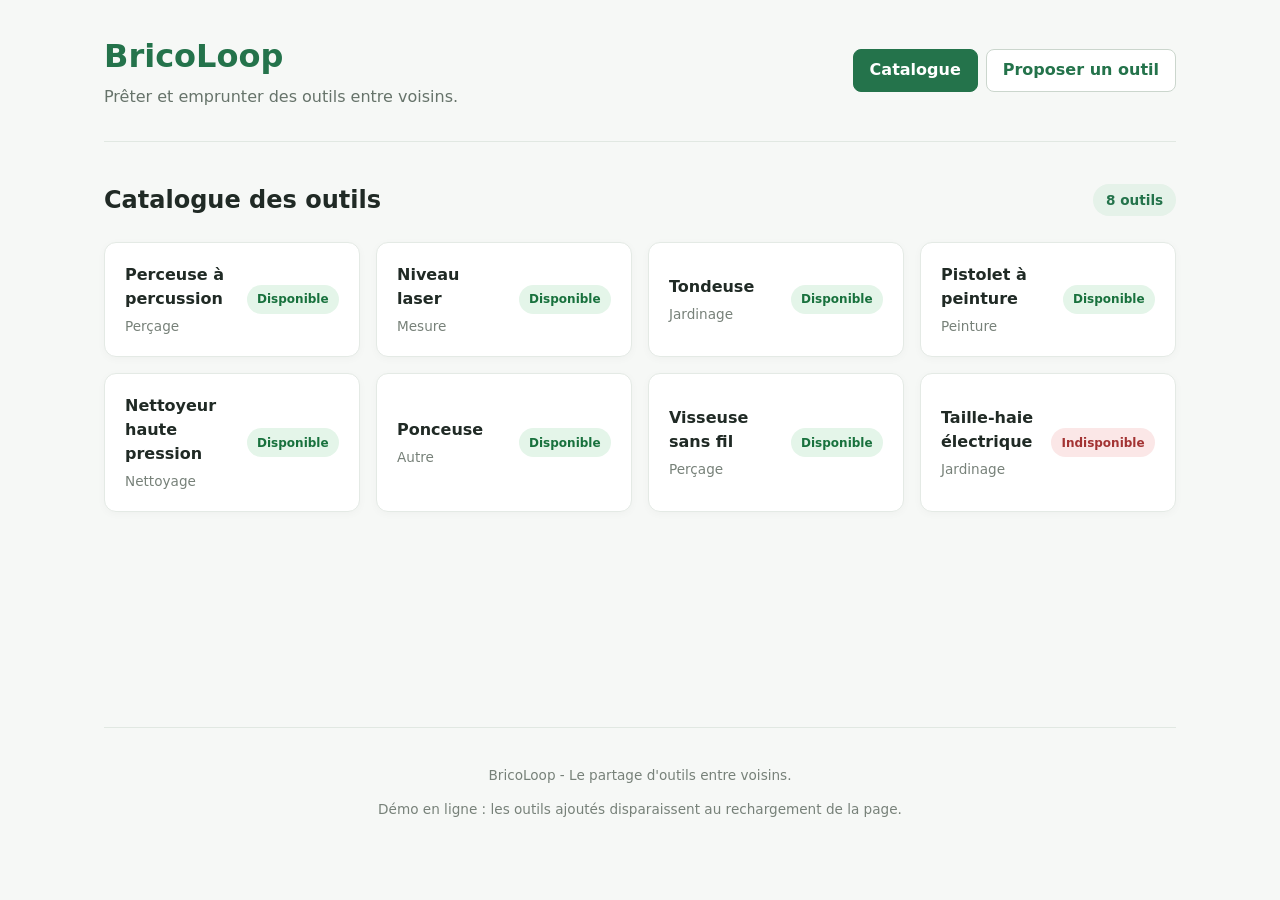
==== index.html @ e341ceef "feat: met le site en ligne a jour avec US-01 et US-02 Contenu de public/ de aureliennn/Bricoloop (ma" ====
﻿<!doctype html>
<html lang="fr">
<head>
  <meta charset="utf-8">
  <meta name="viewport" content="width=device-width, initial-scale=1">
  <meta name="description" content="Découvrez les outils disponibles au prêt entre voisins.">
  <title>BricoLoop - Catalogue des outils</title>
  <link rel="icon" href="data:,">
  <link rel="stylesheet" href="style.css">
  <script type="module" src="api-demo.js"></script>
  <script type="module" src="main.js"></script>
  <script type="module" src="proposer.js"></script>
</head>
<body>
  <header class="site-header">
    <div class="header-content">
      <h1>BricoLoop</h1>
      <p>Prêter et emprunter des outils entre voisins.</p>
    </div>
    <nav class="tabs" aria-label="Navigation principale">
      <a href="#catalogue">Catalogue</a>
      <a href="#proposer">Proposer un outil</a>
    </nav>
  </header>

  <main id="app" aria-live="polite">
    <p>Chargement du catalogue...</p>
  </main>

  <main id="proposer-page" hidden>
    <h2>Proposer un outil</h2>
    <p class="intro">Tes voisins pourront l'emprunter, et tu gardes la main sur chaque prêt.</p>

    <form id="tool-form" class="tool-form" novalidate>
      <div class="field">
        <label for="user">Ton profil</label>
        <select id="user" aria-describedby="user-error">
          <option value="">Choisis ton profil</option>
        </select>
        <p class="field-error" id="user-error"></p>
      </div>

      <div class="field">
        <label for="name">Nom de l'outil</label>
        <input id="name" autocomplete="off" aria-describedby="name-hint name-error">
        <p class="field-hint" id="name-hint">Entre 2 et 60 caractères.</p>
        <p class="field-error" id="name-error"></p>
      </div>

      <div class="field">
        <label for="category">Catégorie</label>
        <select id="category" aria-describedby="category-error">
          <option value="">Choisis une catégorie</option>
        </select>
        <p class="field-error" id="category-error"></p>
      </div>

      <div class="field">
        <label for="description">Description (facultative)</label>
        <textarea id="description" rows="4" aria-describedby="description-count description-error"></textarea>
        <p class="field-hint" id="description-count">0 / 300 caractères</p>
        <p class="field-error" id="description-error"></p>
      </div>

      <button type="submit">Proposer l'outil</button>
      <div id="form-message" role="status"></div>
    </form>
  </main>

  <footer>
    <p>BricoLoop - Le partage d'outils entre voisins.</p>
    <p>Démo en ligne : les outils ajoutés disparaissent au rechargement de la page.</p>
  </footer>
</body>
</html>
---- style.css ----
﻿* {
  box-sizing: border-box;
}

body {
  max-width: 70rem;
  min-height: 100vh;
  margin: 0 auto;
  padding: 0 1.5rem;
  font-family: system-ui, sans-serif;
  line-height: 1.5;
  color: #202a25;
  background: #f6f8f6;
}

header {
  padding: 2rem 0;
  border-bottom: 1px solid #e1e8e2;
}

.header-content h1 {
  margin: 0;
  font-size: 2rem;
  color: #24734b;
}

.header-content p {
  margin: 0.3rem 0 0;
  color: #66736a;
}

#app {
  min-height: 65vh;
  padding: 2.5rem 0;
}

.catalogue-heading {
  display: flex;
  justify-content: space-between;
  align-items: center;
  gap: 1rem;
  margin-bottom: 1.5rem;
}

.catalogue-heading h2 {
  margin: 0;
  font-size: 1.5rem;
}

.tool-count {
  padding: 0.35rem 0.8rem;
  border-radius: 2rem;
  background: #e5f2e9;
  color: #24734b;
  font-size: 0.85rem;
  font-weight: 600;
}

.tool-list {
  display: grid;
  grid-template-columns: repeat(auto-fit, minmax(250px, 1fr));
  gap: 1rem;
}

.tool-card {
  display: flex;
  justify-content: space-between;
  align-items: center;
  gap: 1rem;
  padding: 1.25rem;
  background: white;
  border: 1px solid #e4eae5;
  border-radius: 12px;
  box-shadow: 0 2px 8px rgb(0 0 0 / 3%);
}

.tool-information {
  min-width: 0;
}

.tool-information h3 {
  margin: 0;
  font-size: 1rem;
  overflow-wrap: anywhere;
}

.tool-category {
  margin: 0.3rem 0 0;
  color: #778179;
  font-size: 0.85rem;
}

.tool-status {
  flex-shrink: 0;
  padding: 0.35rem 0.65rem;
  border-radius: 2rem;
  font-size: 0.75rem;
  font-weight: 650;
}

.status-available {
  color: #18713d;
  background: #e4f5e9;
}

.status-loaned {
  color: #926000;
  background: #fff1d2;
}

.status-unavailable {
  color: #a33333;
  background: #fbe7e7;
}

.empty-message {
  padding: 3rem 1rem;
  text-align: center;
  color: #778179;
  background: white;
  border: 1px dashed #cbd6cd;
  border-radius: 12px;
}

.error-message {
  color: #a33333;
  padding: 1rem;
  background: #fbe7e7;
  border-radius: 8px;
}

footer {
  padding: 1.5rem 0;
  border-top: 1px solid #e1e8e2;
  color: #778179;
  font-size: 0.85rem;
  text-align: center;
}

.site-header {
  display: flex;
  justify-content: space-between;
  align-items: center;
  flex-wrap: wrap;
  gap: 1rem 2rem;
}

.tabs {
  display: flex;
  flex-wrap: wrap;
  gap: 0.5rem;
}

.tabs a {
  padding: 0.55rem 1rem;
  border: 1px solid #cbd6cd;
  border-radius: 8px;
  background: white;
  color: #24734b;
  font-weight: 600;
  text-decoration: none;
}

.tabs a:hover {
  background: #e5f2e9;
}

.tabs a[aria-current='page'] {
  border-color: #24734b;
  background: #24734b;
  color: white;
}

#proposer-page {
  min-height: 65vh;
  padding: 2.5rem 0;
}

#proposer-page h2 {
  margin: 0;
  font-size: 1.5rem;
}

.intro {
  margin: 0.3rem 0 1.5rem;
  color: #66736a;
}

.tool-form {
  display: grid;
  gap: 1.25rem;
  max-width: 36rem;
  padding: 1.5rem;
  background: white;
  border: 1px solid #e4eae5;
  border-radius: 12px;
}

.field {
  display: grid;
  gap: 0.35rem;
}

.field label {
  font-weight: 600;
}

.field input,
.field select,
.field textarea {
  width: 100%;
  padding: 0.6rem 0.75rem;
  border: 1px solid #8a968d;
  border-radius: 8px;
  background: white;
  color: inherit;
  font: inherit;
}

.field textarea {
  resize: vertical;
}

.field [aria-invalid='true'] {
  border-color: #a33333;
}

.field-hint,
.field-error {
  margin: 0;
  font-size: 0.85rem;
}

.field-hint {
  color: #66736a;
}

.field-error {
  color: #a33333;
}

.field-error:empty {
  display: none;
}

.tool-form button {
  justify-self: start;
  padding: 0.65rem 1.25rem;
  border: 0;
  border-radius: 8px;
  background: #24734b;
  color: white;
  font: inherit;
  font-weight: 600;
  cursor: pointer;
}

.tool-form button:hover {
  background: #1b5a3a;
}

.tool-form button:disabled {
  opacity: 0.6;
  cursor: default;
}

.tabs a:focus-visible,
.tool-form :focus-visible {
  outline: 3px solid #7fbf9b;
  outline-offset: 2px;
}

.success-message {
  margin: 0;
  padding: 1rem;
  border-radius: 8px;
  background: #e4f5e9;
  color: #18713d;
  overflow-wrap: anywhere;
}

#form-message .error-message {
  margin: 0;
}

@media (max-width: 500px) {
  body {
    padding: 0 1rem;
  }

  .tool-card {
    align-items: flex-start;
    flex-direction: column;
  }
}
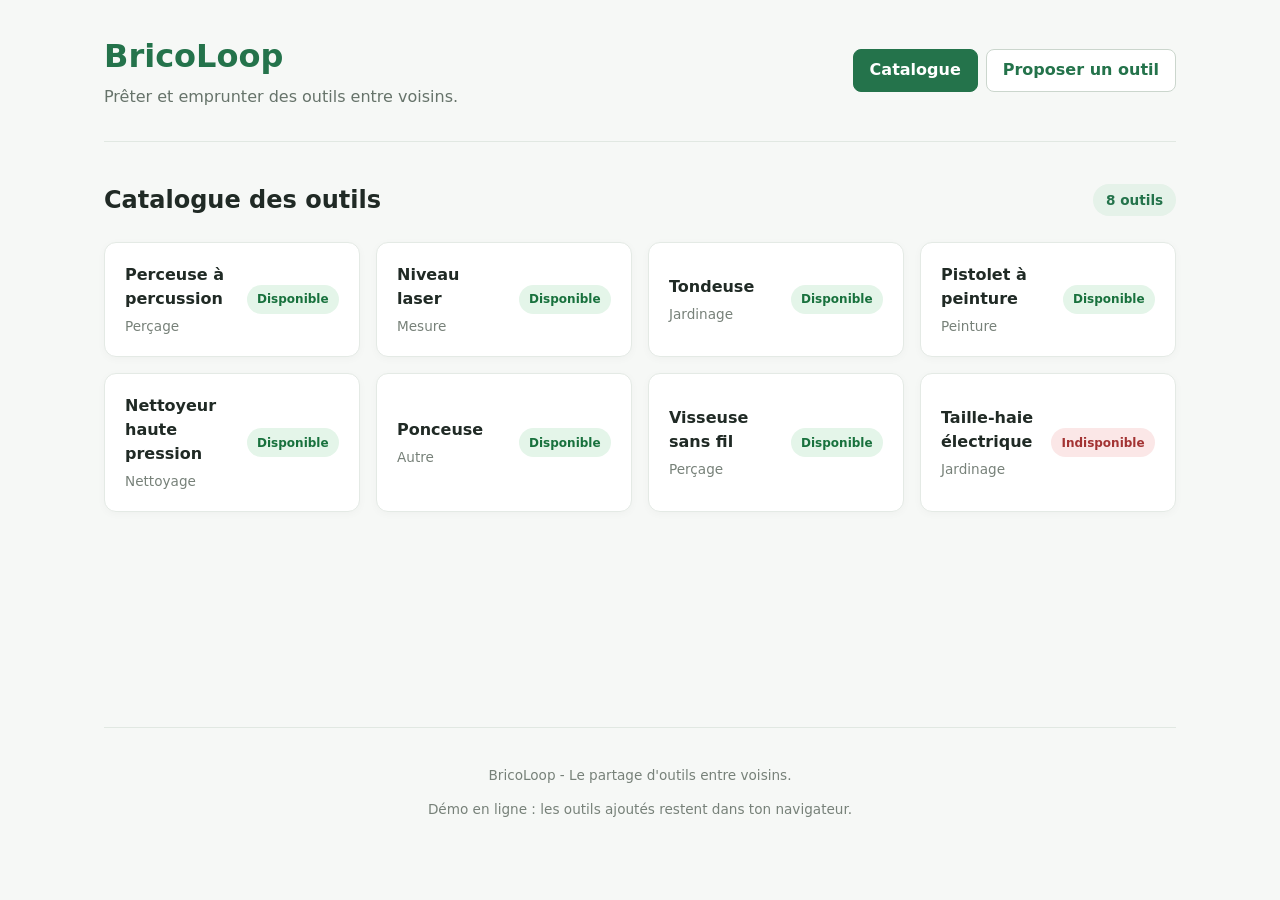
==== commit e4781f67: "fix: garde les outils ajoutes et evite les anciens fichiers en cache Co-Authored-By: Claude Opus 5.5" ====
--- a/index.html
+++ b/index.html
@@ -6,10 +6,10 @@
   <meta name="description" content="Découvrez les outils disponibles au prêt entre voisins.">
   <title>BricoLoop - Catalogue des outils</title>
   <link rel="icon" href="data:,">
-  <link rel="stylesheet" href="style.css">
-  <script type="module" src="api-demo.js"></script>
-  <script type="module" src="main.js"></script>
-  <script type="module" src="proposer.js"></script>
+  <link rel="stylesheet" href="style.css?v=7aee656b">
+  <script type="module" src="api-demo.js?v=7aee656b"></script>
+  <script type="module" src="main.js?v=7aee656b"></script>
+  <script type="module" src="proposer.js?v=7aee656b"></script>
 </head>
 <body>
   <header class="site-header">
@@ -69,7 +69,7 @@
 
   <footer>
     <p>BricoLoop - Le partage d'outils entre voisins.</p>
-    <p>Démo en ligne : les outils ajoutés disparaissent au rechargement de la page.</p>
+    <p>Démo en ligne : les outils ajoutés restent dans ton navigateur.</p>
   </footer>
 </body>
 </html>
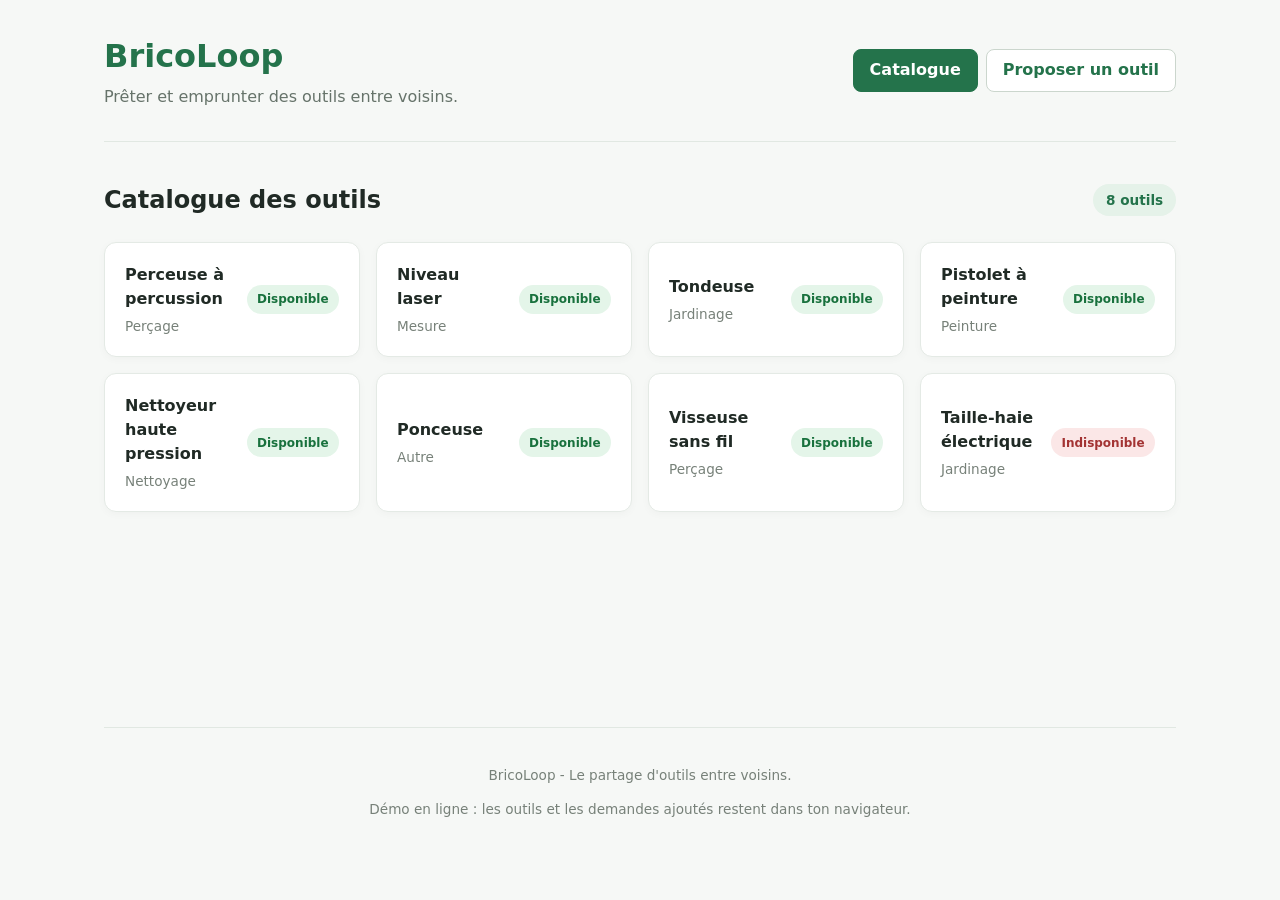
==== commit 5b1139fd: "feat: met le site en ligne a jour avec US-04 Contenu de public/ de aureliennn/Bricoloop (main, ebfb8" ====
--- a/index.html
+++ b/index.html
@@ -6,10 +6,10 @@
   <meta name="description" content="Découvrez les outils disponibles au prêt entre voisins.">
   <title>BricoLoop - Catalogue des outils</title>
   <link rel="icon" href="data:,">
-  <link rel="stylesheet" href="style.css?v=7aee656b">
-  <script type="module" src="api-demo.js?v=7aee656b"></script>
-  <script type="module" src="main.js?v=7aee656b"></script>
-  <script type="module" src="proposer.js?v=7aee656b"></script>
+  <link rel="stylesheet" href="style.css?v=ebfb8a1">
+  <script type="module" src="api-demo.js?v=ebfb8a1"></script>
+  <script type="module" src="main.js?v=ebfb8a1"></script>
+  <script type="module" src="proposer.js?v=ebfb8a1"></script>
 </head>
 <body>
   <header class="site-header">
@@ -67,9 +67,59 @@
     </form>
   </main>
 
+  <dialog id="reservation" aria-labelledby="reservation-title">
+    <div class="reservation">
+      <button type="button" id="reservation-close" class="reservation-close" aria-label="Fermer">×</button>
+
+      <div class="reservation-tool">
+        <img id="reservation-image" class="reservation-image" alt="" width="320" height="200">
+        <h2 id="reservation-title"></h2>
+        <p id="reservation-details" class="intro"></p>
+      </div>
+
+      <div class="calendar">
+        <div class="calendar-heading">
+          <button type="button" id="previous-month" aria-label="Mois précédent">‹</button>
+          <p id="calendar-month" aria-live="polite"></p>
+          <button type="button" id="next-month" aria-label="Mois suivant">›</button>
+        </div>
+        <div class="calendar-grid calendar-weekdays" aria-hidden="true">
+          <span>Lu</span><span>Ma</span><span>Me</span><span>Je</span><span>Ve</span><span>Sa</span><span>Di</span>
+        </div>
+        <div id="calendar-days" class="calendar-grid"></div>
+        <ul class="legend">
+          <li><span class="day-free"></span>Disponible</li>
+          <li><span class="day-reserved"></span>Déjà réservé</li>
+          <li><span class="day-selected"></span>Ta sélection</li>
+        </ul>
+      </div>
+
+      <form class="reservation-form" novalidate>
+        <div class="field">
+          <label for="borrower">Ton profil</label>
+          <select id="borrower">
+            <option value="">Choisis ton profil</option>
+          </select>
+        </div>
+        <div class="reservation-dates">
+          <div class="field">
+            <label for="start-date">Du</label>
+            <input type="date" id="start-date">
+          </div>
+          <div class="field">
+            <label for="end-date">Au</label>
+            <input type="date" id="end-date">
+          </div>
+        </div>
+        <button type="submit" id="reservation-submit">Demander l'emprunt</button>
+        <div id="reservation-message" role="status"></div>
+      </form>
+    </div>
+  </dialog>
+
   <footer>
     <p>BricoLoop - Le partage d'outils entre voisins.</p>
-    <p>Démo en ligne : les outils ajoutés restent dans ton navigateur.</p>
+    <p>Démo en ligne : les outils et les demandes ajoutés restent dans ton navigateur.</p>
   </footer>
 </body>
 </html>
--- a/style.css
+++ b/style.css
@@ -243,7 +243,8 @@
   display: none;
 }
 
-.tool-form button {
+.tool-form button,
+.reservation-form button {
   justify-self: start;
   padding: 0.65rem 1.25rem;
   border: 0;
@@ -255,16 +256,20 @@
   cursor: pointer;
 }
 
-.tool-form button:hover {
+.tool-form button:hover,
+.reservation-form button:hover {
   background: #1b5a3a;
 }
 
-.tool-form button:disabled {
+.tool-form button:disabled,
+.reservation-form button:disabled {
   opacity: 0.6;
   cursor: default;
 }
 
 .tabs a:focus-visible,
+.tool-open:focus-visible,
+#reservation :focus-visible,
 .tool-form :focus-visible {
   outline: 3px solid #7fbf9b;
   outline-offset: 2px;
@@ -279,8 +284,244 @@
   overflow-wrap: anywhere;
 }
 
-#form-message .error-message {
-  margin: 0;
+#form-message .error-message,
+#reservation-message .error-message {
+  margin: 0;
+}
+
+.tool-card {
+  position: relative;
+}
+
+.tool-card:hover {
+  border-color: #24734b;
+}
+
+.tool-open {
+  padding: 0;
+  border: 0;
+  background: none;
+  color: inherit;
+  font: inherit;
+  text-align: left;
+  overflow-wrap: anywhere;
+  cursor: pointer;
+}
+
+.tool-open::after {
+  content: '';
+  position: absolute;
+  inset: 0;
+  border-radius: 12px;
+}
+
+#reservation {
+  width: min(46rem, calc(100vw - 2rem));
+  max-height: calc(100vh - 2rem);
+  padding: 0;
+  border: 0;
+  border-radius: 12px;
+  color: inherit;
+  overflow-y: auto;
+}
+
+#reservation::backdrop {
+  background: rgb(15 30 22 / 55%);
+}
+
+.reservation {
+  position: relative;
+  display: grid;
+  grid-template-columns: 1fr 1fr;
+  grid-template-areas: 'tool calendar' 'form calendar';
+  grid-template-rows: auto 1fr;
+  gap: 1rem 1.5rem;
+  padding: 1.5rem;
+}
+
+.reservation-tool {
+  grid-area: tool;
+}
+
+.calendar {
+  grid-area: calendar;
+  padding-top: 2rem;
+}
+
+.reservation-form {
+  grid-area: form;
+  display: grid;
+  align-content: start;
+  gap: 1rem;
+}
+
+.reservation-image {
+  display: block;
+  width: 100%;
+  height: auto;
+  border-radius: 8px;
+}
+
+.reservation-tool h2 {
+  margin: 0.75rem 0 0;
+  font-size: 1.25rem;
+  overflow-wrap: anywhere;
+}
+
+.reservation-tool .intro {
+  margin: 0.2rem 0 0;
+}
+
+.reservation-close {
+  position: absolute;
+  top: 0.75rem;
+  right: 0.75rem;
+  width: 2.25rem;
+  height: 2.25rem;
+  border: 0;
+  border-radius: 8px;
+  background: #eef2ef;
+  color: inherit;
+  font-size: 1.3rem;
+  line-height: 1;
+  cursor: pointer;
+}
+
+.reservation-dates {
+  display: grid;
+  grid-template-columns: 1fr 1fr;
+  gap: 0.75rem;
+}
+
+.reservation-dates .field {
+  grid-template-columns: minmax(0, 1fr);
+  min-width: 0;
+}
+
+.calendar-heading {
+  display: flex;
+  justify-content: space-between;
+  align-items: center;
+  margin-bottom: 0.5rem;
+}
+
+.calendar-heading p {
+  margin: 0;
+  font-weight: 600;
+}
+
+.calendar-heading button {
+  width: 2.25rem;
+  height: 2.25rem;
+  border: 1px solid #cbd6cd;
+  border-radius: 8px;
+  background: white;
+  color: #24734b;
+  font-size: 1.2rem;
+  line-height: 1;
+  cursor: pointer;
+}
+
+.calendar-heading button:disabled {
+  opacity: 0.4;
+  cursor: default;
+}
+
+.calendar-grid {
+  display: grid;
+  grid-template-columns: repeat(7, 1fr);
+  gap: 0.25rem;
+}
+
+.calendar-weekdays {
+  margin-bottom: 0.25rem;
+  color: #66736a;
+  font-size: 0.8rem;
+  text-align: center;
+}
+
+.day {
+  aspect-ratio: 1;
+  min-width: 0;
+  padding: 0;
+  border: 0;
+  border-radius: 8px;
+  font: inherit;
+  font-size: 0.9rem;
+  cursor: pointer;
+}
+
+.day:disabled {
+  cursor: not-allowed;
+}
+
+.day-free {
+  background: #bfe8cc;
+  color: #0f4a28;
+}
+
+.day-free:hover {
+  background: #9fdab2;
+}
+
+.day-reserved {
+  background: #f2a9a9;
+  color: #6b1414;
+  text-decoration: line-through;
+}
+
+.day-selected {
+  background: #f6a042;
+  color: #3a1c00;
+  font-weight: 700;
+}
+
+.day-closed {
+  background: #eef1ee;
+  color: #79837b;
+}
+
+.legend {
+  display: flex;
+  flex-wrap: wrap;
+  gap: 0.4rem 1rem;
+  margin: 0.9rem 0 0;
+  padding: 0;
+  font-size: 0.85rem;
+  list-style: none;
+}
+
+.legend li {
+  display: flex;
+  align-items: center;
+  gap: 0.4rem;
+}
+
+.legend span {
+  width: 0.9rem;
+  height: 0.9rem;
+  border-radius: 4px;
+}
+
+@media (max-width: 640px) {
+  .reservation {
+    grid-template-columns: minmax(0, 1fr);
+    grid-template-areas: 'tool' 'calendar' 'form';
+    padding: 1rem;
+  }
+
+  .calendar {
+    padding-top: 0;
+  }
+
+  .reservation-dates {
+    grid-template-columns: minmax(0, 1fr);
+  }
+
+  .reservation-image {
+    max-height: 9rem;
+    object-fit: cover;
+  }
 }
 
 @media (max-width: 500px) {
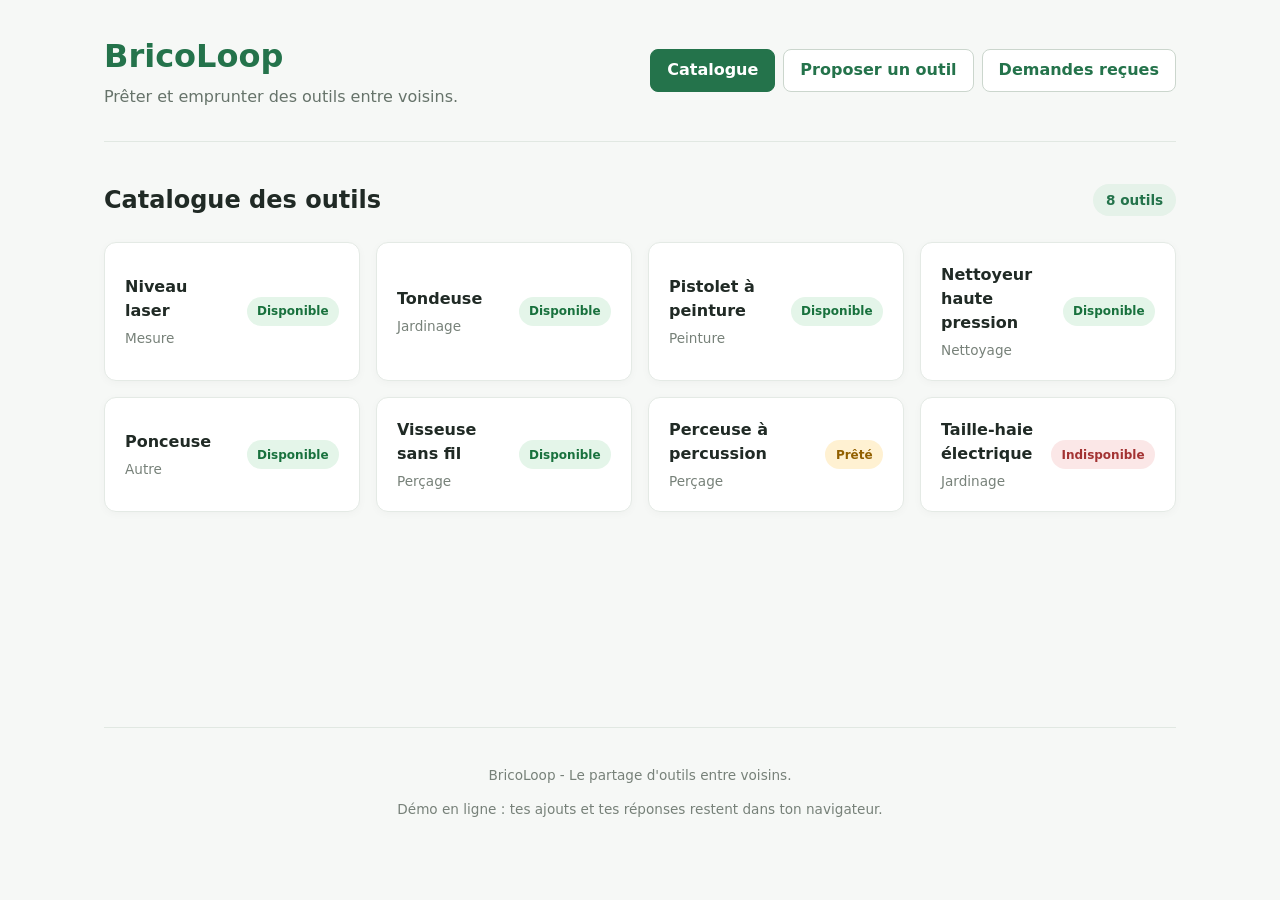
==== commit 41e0f26e: "feat: met le site en ligne a jour avec US-05 Contenu de public/ de aureliennn/Bricoloop (main, d8a5b" ====
--- a/index.html
+++ b/index.html
@@ -6,10 +6,11 @@
   <meta name="description" content="Découvrez les outils disponibles au prêt entre voisins.">
   <title>BricoLoop - Catalogue des outils</title>
   <link rel="icon" href="data:,">
-  <link rel="stylesheet" href="style.css?v=ebfb8a1">
-  <script type="module" src="api-demo.js?v=ebfb8a1"></script>
-  <script type="module" src="main.js?v=ebfb8a1"></script>
-  <script type="module" src="proposer.js?v=ebfb8a1"></script>
+  <link rel="stylesheet" href="style.css?v=d8a5b87">
+  <script type="module" src="api-demo.js?v=d8a5b87"></script>
+  <script type="module" src="main.js?v=d8a5b87"></script>
+  <script type="module" src="proposer.js?v=d8a5b87"></script>
+  <script type="module" src="requests.js?v=d8a5b87"></script>
 </head>
 <body>
   <header class="site-header">
@@ -20,6 +21,7 @@
     <nav class="tabs" aria-label="Navigation principale">
       <a href="#catalogue">Catalogue</a>
       <a href="#proposer">Proposer un outil</a>
+      <a href="#demandes">Demandes reçues</a>
     </nav>
   </header>
 
@@ -65,6 +67,21 @@
       <button type="submit">Proposer l'outil</button>
       <div id="form-message" role="status"></div>
     </form>
+  </main>
+
+  <main id="requests-page" hidden>
+    <h2>Demandes reçues</h2>
+    <p class="intro">Accepte ou refuse les demandes d'emprunt sur tes outils.</p>
+
+    <div class="field owner-field">
+      <label for="owner">Ton profil</label>
+      <select id="owner">
+        <option value="">Choisis ton profil</option>
+      </select>
+    </div>
+
+    <div id="requests-message" role="status"></div>
+    <div id="requests-list" class="requests-list"></div>
   </main>
 
   <dialog id="reservation" aria-labelledby="reservation-title">
@@ -119,7 +136,7 @@
 
   <footer>
     <p>BricoLoop - Le partage d'outils entre voisins.</p>
-    <p>Démo en ligne : les outils et les demandes ajoutés restent dans ton navigateur.</p>
+    <p>Démo en ligne : tes ajouts et tes réponses restent dans ton navigateur.</p>
   </footer>
 </body>
 </html>
--- a/style.css
+++ b/style.css
@@ -103,7 +103,7 @@
   background: #e4f5e9;
 }
 
-.status-loaned {
+.status-lent {
   color: #926000;
   background: #fff1d2;
 }
@@ -171,12 +171,14 @@
   color: white;
 }
 
-#proposer-page {
+#proposer-page,
+#requests-page {
   min-height: 65vh;
   padding: 2.5rem 0;
 }
 
-#proposer-page h2 {
+#proposer-page h2,
+#requests-page h2 {
   margin: 0;
   font-size: 1.5rem;
 }
@@ -268,6 +270,7 @@
 }
 
 .tabs a:focus-visible,
+#requests-page :focus-visible,
 .tool-open:focus-visible,
 #reservation :focus-visible,
 .tool-form :focus-visible {
@@ -285,6 +288,7 @@
 }
 
 #form-message .error-message,
+#requests-message p,
 #reservation-message .error-message {
   margin: 0;
 }
@@ -503,6 +507,105 @@
   border-radius: 4px;
 }
 
+.owner-field {
+  max-width: 20rem;
+  margin-bottom: 1.25rem;
+}
+
+#requests-message:not(:empty) {
+  margin-bottom: 1.25rem;
+}
+
+.requests-list {
+  display: grid;
+  gap: 1rem;
+}
+
+.request-card {
+  display: flex;
+  justify-content: space-between;
+  align-items: center;
+  flex-wrap: wrap;
+  gap: 1rem;
+  padding: 1.25rem;
+  background: white;
+  border: 1px solid #e4eae5;
+  border-radius: 12px;
+}
+
+.request-card h3 {
+  margin: 0;
+  font-size: 1rem;
+  overflow-wrap: anywhere;
+}
+
+.request-detail {
+  margin: 0.2rem 0 0;
+  color: #66736a;
+  font-size: 0.9rem;
+}
+
+.request-side,
+.request-actions {
+  display: flex;
+  align-items: center;
+  flex-wrap: wrap;
+  gap: 0.6rem;
+}
+
+.request-pending {
+  color: #805300;
+  background: #fff1d2;
+}
+
+.request-accepted {
+  color: #18713d;
+  background: #e4f5e9;
+}
+
+.request-refused {
+  color: #a33333;
+  background: #fbe7e7;
+}
+
+.request-returned {
+  color: #55605a;
+  background: #eef1ee;
+}
+
+.request-actions button {
+  padding: 0.5rem 1rem;
+  border: 1px solid transparent;
+  border-radius: 8px;
+  font: inherit;
+  font-weight: 600;
+  cursor: pointer;
+}
+
+.request-actions button:disabled {
+  opacity: 0.6;
+  cursor: default;
+}
+
+.button-accept {
+  background: #24734b;
+  color: white;
+}
+
+.button-accept:hover {
+  background: #1b5a3a;
+}
+
+.request-actions .button-refuse {
+  border-color: #a33333;
+  background: white;
+  color: #a33333;
+}
+
+.request-actions .button-refuse:hover {
+  background: #fbe7e7;
+}
+
 @media (max-width: 640px) {
   .reservation {
     grid-template-columns: minmax(0, 1fr);
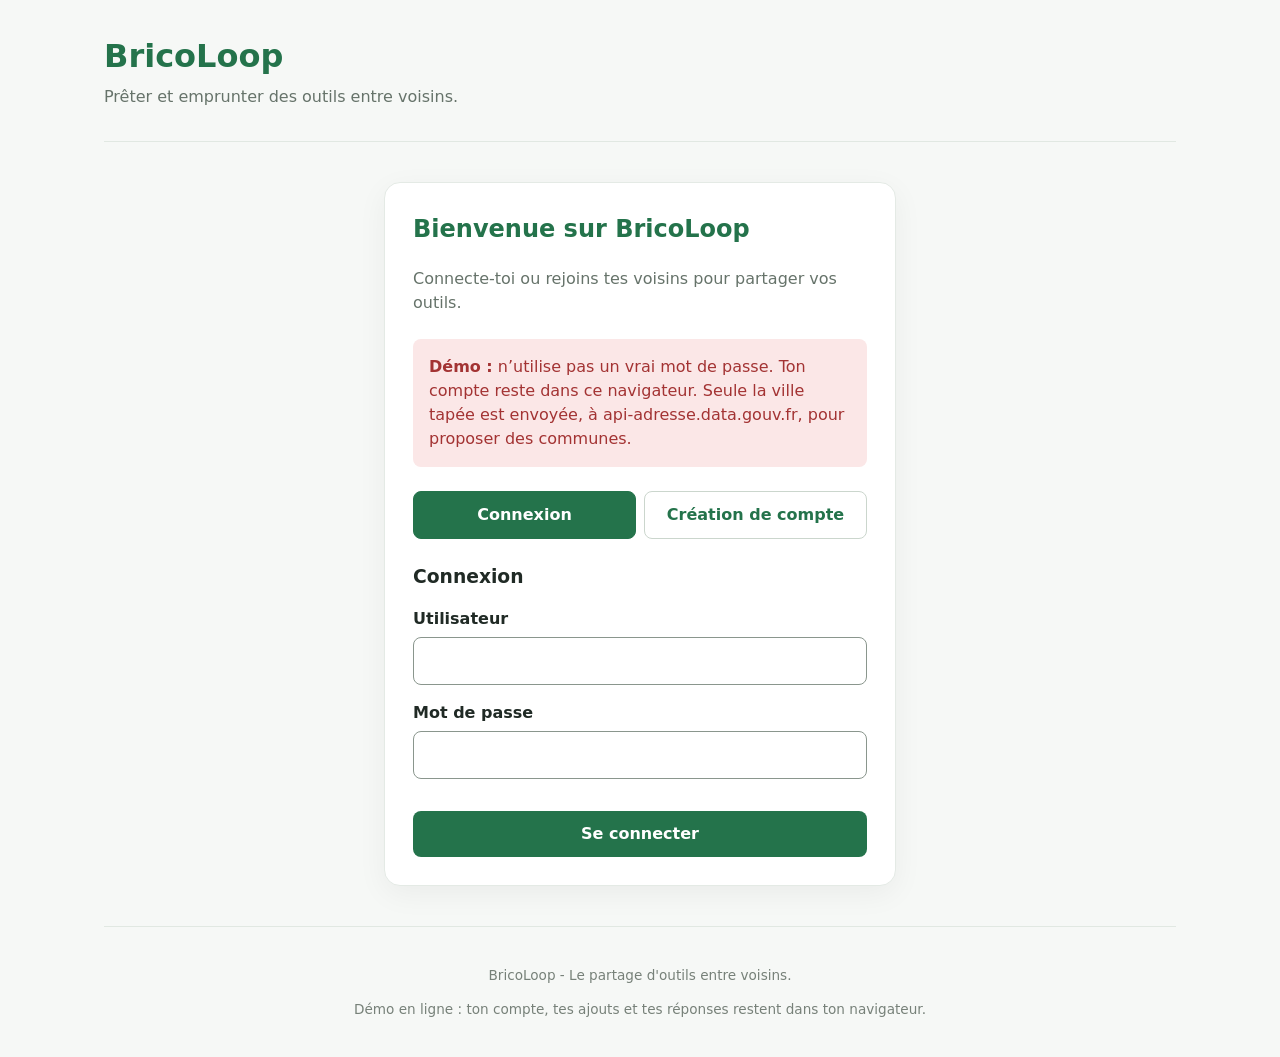
==== commit 1914e3c6: "feat: met le site en ligne a jour avec US-0 et US-03 Contenu de public/ de aureliennn/Bricoloop (mai" ====
--- a/index.html
+++ b/index.html
@@ -3,14 +3,15 @@
 <head>
   <meta charset="utf-8">
   <meta name="viewport" content="width=device-width, initial-scale=1">
-  <meta name="description" content="Découvrez les outils disponibles au prêt entre voisins.">
-  <title>BricoLoop - Catalogue des outils</title>
+  <meta name="description" content="BricoLoop : le partage d'outils entre voisins.">
+  <title>BricoLoop - Partage d'outils</title>
   <link rel="icon" href="data:,">
-  <link rel="stylesheet" href="style.css?v=d8a5b87">
-  <script type="module" src="api-demo.js?v=d8a5b87"></script>
-  <script type="module" src="main.js?v=d8a5b87"></script>
-  <script type="module" src="proposer.js?v=d8a5b87"></script>
-  <script type="module" src="requests.js?v=d8a5b87"></script>
+  <link rel="stylesheet" href="style.css?v=68b5db8">
+  <script type="module" src="api-demo.js?v=68b5db8"></script>
+  <script type="module" src="main.js?v=68b5db8"></script>
+  <script type="module" src="auth.js?v=68b5db8"></script>
+  <script type="module" src="proposer.js?v=68b5db8"></script>
+  <script type="module" src="requests.js?v=68b5db8"></script>
 </head>
 <body>
   <header class="site-header">
@@ -18,15 +19,80 @@
       <h1>BricoLoop</h1>
       <p>Prêter et emprunter des outils entre voisins.</p>
     </div>
+
     <nav class="tabs" aria-label="Navigation principale">
       <a href="#catalogue">Catalogue</a>
       <a href="#proposer">Proposer un outil</a>
       <a href="#demandes">Demandes reçues</a>
+      <a href="#connexion">Connexion</a>
+      <a href="#inscription">Création de compte</a>
     </nav>
+
+    <div id="account-area" class="account-area">
+      <span id="account-status">Visiteur</span>
+      <button id="logout-button" type="button" hidden>Déconnexion</button>
+    </div>
   </header>
 
-  <main id="app" aria-live="polite">
+  <main id="app" aria-live="polite" hidden>
     <p>Chargement du catalogue...</p>
+  </main>
+
+  <main id="auth-page" hidden>
+    <section class="auth-card">
+      <h2>Bienvenue sur BricoLoop</h2>
+      <p class="intro">Connecte-toi ou rejoins tes voisins pour partager vos outils.</p>
+
+      <p class="error-message"><strong>Démo :</strong> n’utilise pas un vrai mot de passe. Ton compte reste dans ce navigateur. Seule la ville tapée est envoyée, à api-adresse.data.gouv.fr, pour proposer des communes.</p>
+
+      <div class="auth-tabs" role="tablist" aria-label="Authentification">
+        <a href="#connexion" id="login-tab" role="tab">Connexion</a>
+        <a href="#inscription" id="register-tab" role="tab">Création de compte</a>
+      </div>
+
+      <form id="login-form" class="auth-form" novalidate>
+        <h3>Connexion</h3>
+        <div class="field">
+          <label for="login-username">Utilisateur</label>
+          <input id="login-username" name="username" autocomplete="username" required>
+          <p class="field-error" id="login-username-error"></p>
+        </div>
+        <div class="field">
+          <label for="login-password">Mot de passe</label>
+          <input id="login-password" name="password" type="password" autocomplete="current-password" required>
+          <p class="field-error" id="login-password-error"></p>
+        </div>
+        <p id="login-message" class="form-message" role="alert"></p>
+        <button type="submit">Se connecter</button>
+      </form>
+
+      <form id="register-form" class="auth-form" novalidate hidden>
+        <h3>Création de compte</h3>
+        <div class="field">
+          <label for="register-email">Mail</label>
+          <input id="register-email" name="email" type="email" autocomplete="email" required>
+          <p class="field-error" id="register-email-error"></p>
+        </div>
+        <div class="field">
+          <label for="register-username">Utilisateur</label>
+          <input id="register-username" name="username" autocomplete="username" required>
+          <p class="field-error" id="register-username-error"></p>
+        </div>
+        <div class="field">
+          <label for="register-password">Mot de passe</label>
+          <input id="register-password" name="password" type="password" autocomplete="new-password" required>
+          <p class="field-hint">8 caractères minimum.</p>
+          <p class="field-error" id="register-password-error"></p>
+        </div>
+        <div class="field">
+          <label for="register-district">Ville</label>
+          <input id="register-district" name="district" placeholder="Ex. : 30000 ou Nîmes" autocomplete="off" required>
+          <p class="field-error" id="register-district-error"></p>
+        </div>
+        <p id="register-message" class="form-message" role="alert"></p>
+        <button type="submit">Créer mon compte</button>
+      </form>
+    </section>
   </main>
 
   <main id="proposer-page" hidden>
@@ -35,20 +101,11 @@
 
     <form id="tool-form" class="tool-form" novalidate>
       <div class="field">
-        <label for="user">Ton profil</label>
-        <select id="user" aria-describedby="user-error">
-          <option value="">Choisis ton profil</option>
-        </select>
-        <p class="field-error" id="user-error"></p>
-      </div>
-
-      <div class="field">
         <label for="name">Nom de l'outil</label>
         <input id="name" autocomplete="off" aria-describedby="name-hint name-error">
         <p class="field-hint" id="name-hint">Entre 2 et 60 caractères.</p>
         <p class="field-error" id="name-error"></p>
       </div>
-
       <div class="field">
         <label for="category">Catégorie</label>
         <select id="category" aria-describedby="category-error">
@@ -56,14 +113,12 @@
         </select>
         <p class="field-error" id="category-error"></p>
       </div>
-
       <div class="field">
         <label for="description">Description (facultative)</label>
         <textarea id="description" rows="4" aria-describedby="description-count description-error"></textarea>
         <p class="field-hint" id="description-count">0 / 300 caractères</p>
         <p class="field-error" id="description-error"></p>
       </div>
-
       <button type="submit">Proposer l'outil</button>
       <div id="form-message" role="status"></div>
     </form>
@@ -72,14 +127,6 @@
   <main id="requests-page" hidden>
     <h2>Demandes reçues</h2>
     <p class="intro">Accepte ou refuse les demandes d'emprunt sur tes outils.</p>
-
-    <div class="field owner-field">
-      <label for="owner">Ton profil</label>
-      <select id="owner">
-        <option value="">Choisis ton profil</option>
-      </select>
-    </div>
-
     <div id="requests-message" role="status"></div>
     <div id="requests-list" class="requests-list"></div>
   </main>
@@ -112,12 +159,6 @@
       </div>
 
       <form class="reservation-form" novalidate>
-        <div class="field">
-          <label for="borrower">Ton profil</label>
-          <select id="borrower">
-            <option value="">Choisis ton profil</option>
-          </select>
-        </div>
         <div class="reservation-dates">
           <div class="field">
             <label for="start-date">Du</label>
@@ -136,7 +177,7 @@
 
   <footer>
     <p>BricoLoop - Le partage d'outils entre voisins.</p>
-    <p>Démo en ligne : tes ajouts et tes réponses restent dans ton navigateur.</p>
+    <p>Démo en ligne : ton compte, tes ajouts et tes réponses restent dans ton navigateur.</p>
   </footer>
 </body>
 </html>
--- a/style.css
+++ b/style.css
@@ -84,6 +84,48 @@
   overflow-wrap: anywhere;
 }
 
+.tool-detail-toggle {
+  position: relative;
+  z-index: 1;
+  padding: 0;
+  border: 0;
+  background: none;
+  color: #185c39;
+  font: inherit;
+  font-size: 0.85rem;
+  text-decoration: underline;
+  cursor: pointer;
+}
+
+.tool-details {
+  position: absolute;
+  z-index: 2;
+  top: 100%;
+  inset-inline: 0;
+  padding: 1rem;
+  overflow-wrap: anywhere;
+  background: white;
+  border: 1px solid #cbd6cd;
+  border-radius: 0 0 12px 12px;
+  box-shadow: 0 6px 16px rgb(0 0 0 / 10%);
+}
+
+.tool-details dl {
+  margin: 0;
+}
+
+.tool-details dt {
+  font-weight: 650;
+}
+
+.tool-details dd {
+  margin: 0 0 0.4rem;
+}
+
+.tool-details dd:last-child {
+  margin-bottom: 0;
+}
+
 .tool-category {
   margin: 0.3rem 0 0;
   color: #778179;
@@ -272,6 +314,7 @@
 .tabs a:focus-visible,
 #requests-page :focus-visible,
 .tool-open:focus-visible,
+.tool-detail-toggle:focus-visible,
 #reservation :focus-visible,
 .tool-form :focus-visible {
   outline: 3px solid #7fbf9b;
@@ -637,3 +680,143 @@
     flex-direction: column;
   }
 }
+
+/* Authentification */
+.auth-card {
+  max-width: 32rem;
+  margin: 2.5rem auto;
+  padding: 1.75rem;
+  background: white;
+  border: 1px solid #e4eae5;
+  border-radius: 16px;
+  box-shadow: 0 8px 30px rgb(0 0 0 / 5%);
+}
+
+.auth-card h2 {
+  margin-top: 0;
+  color: #24734b;
+}
+
+.auth-tabs {
+  display: grid;
+  grid-template-columns: 1fr 1fr;
+  gap: 0.5rem;
+  margin: 1.5rem 0;
+}
+
+.auth-tabs a {
+  padding: 0.7rem;
+  border: 1px solid #cbd6cd;
+  border-radius: 8px;
+  color: #24734b;
+  text-align: center;
+  font-weight: 600;
+  text-decoration: none;
+}
+
+.auth-tabs a[aria-selected='true'] {
+  color: white;
+  background: #24734b;
+  border-color: #24734b;
+}
+
+.auth-form {
+  display: grid;
+  gap: 1rem;
+}
+
+.auth-form h3 {
+  margin: 0;
+}
+
+.auth-form .field input {
+  width: 100%;
+  padding: 0.7rem 0.8rem;
+  border: 1px solid #8a968d;
+  border-radius: 8px;
+  font: inherit;
+}
+
+.auth-form .field input[aria-invalid='true'] {
+  border-color: #a33333;
+}
+
+.auth-form button,
+.account-area button {
+  padding: 0.7rem 1rem;
+  border: 0;
+  border-radius: 8px;
+  background: #24734b;
+  color: white;
+  font: inherit;
+  font-weight: 600;
+  cursor: pointer;
+}
+
+.auth-form button:disabled {
+  opacity: 0.6;
+  cursor: wait;
+}
+
+.form-message {
+  margin: 0;
+  color: #a33333;
+  font-size: 0.9rem;
+}
+
+.account-area {
+  display: flex;
+  align-items: center;
+  gap: 0.75rem;
+  color: #24734b;
+  font-size: 0.9rem;
+  font-weight: 600;
+}
+
+[hidden] {
+  display: none !important;
+}
+
+@media (max-width: 650px) {
+  .site-header {
+    align-items: flex-start;
+    flex-direction: column;
+  }
+
+  .account-area {
+    flex-wrap: wrap;
+  }
+}
+
+/* US-0 : accès réservé aux utilisateurs connectés */
+body:not(.authenticated) .site-header .tabs,
+body:not(.authenticated) .site-header .account-area {
+  display: none;
+}
+
+.city-suggestions {
+  display: grid;
+  gap: 5px;
+  margin-top: 5px;
+  position: relative;
+  z-index: 10;
+}
+
+.city-suggestion {
+  width: 100%;
+  padding: 12px;
+  text-align: left;
+  background: #fff;
+  color: #24734b;
+  border: 1px solid #dce6de;
+  border-radius: 8px;
+  cursor: pointer;
+  font: inherit;
+}
+
+.city-suggestion:hover,
+.city-suggestion:focus {
+  background: #edf6ef;
+  border-color: #24734b;
+}
+
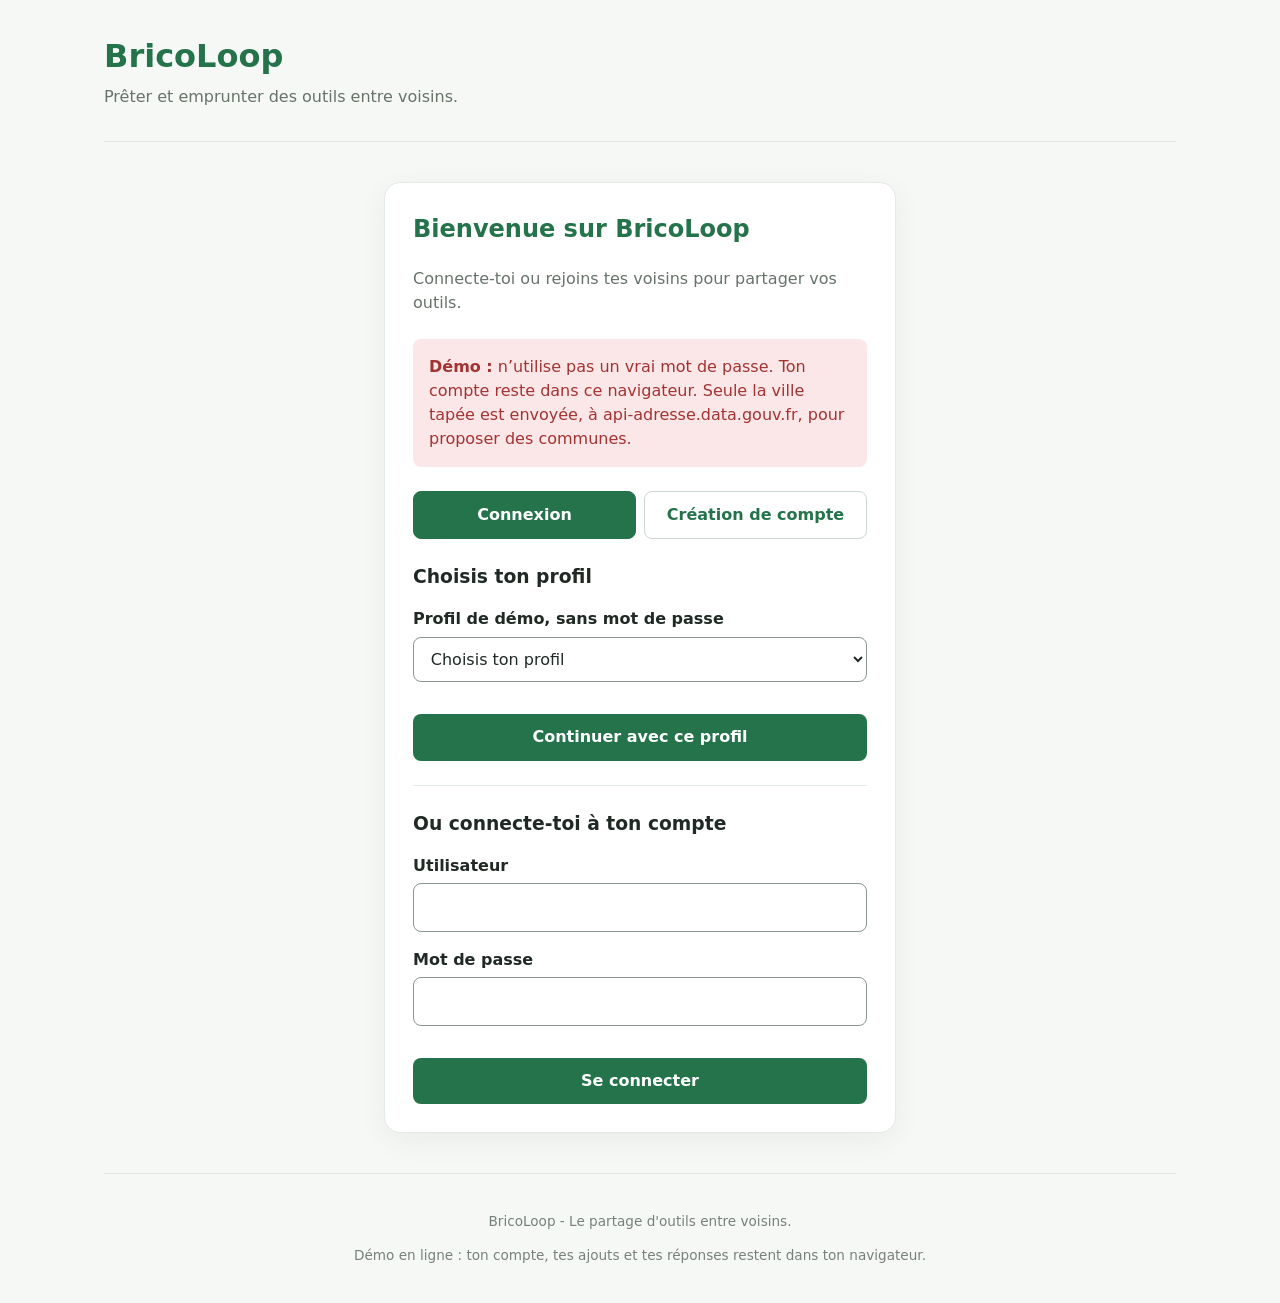
==== commit 4f5359f8: "feat: met le site en ligne a jour avec US-07 et US-09 Contenu de public/ de aureliennn/Bricoloop (ma" ====
--- a/index.html
+++ b/index.html
@@ -1,4 +1,4 @@
-﻿<!doctype html>
+<!doctype html>
 <html lang="fr">
 <head>
   <meta charset="utf-8">
@@ -6,12 +6,14 @@
   <meta name="description" content="BricoLoop : le partage d'outils entre voisins.">
   <title>BricoLoop - Partage d'outils</title>
   <link rel="icon" href="data:,">
-  <link rel="stylesheet" href="style.css?v=68b5db8">
-  <script type="module" src="api-demo.js?v=68b5db8"></script>
-  <script type="module" src="main.js?v=68b5db8"></script>
-  <script type="module" src="auth.js?v=68b5db8"></script>
-  <script type="module" src="proposer.js?v=68b5db8"></script>
-  <script type="module" src="requests.js?v=68b5db8"></script>
+  <link rel="stylesheet" href="style.css?v=296a098">
+  <script type="module" src="api-demo.js?v=296a098"></script>
+  <script type="module" src="main.js?v=296a098"></script>
+  <script type="module" src="auth.js?v=296a098"></script>
+  <script type="module" src="profile.js?v=296a098"></script>
+  <script type="module" src="proposer.js?v=296a098"></script>
+  <script type="module" src="requests.js?v=296a098"></script>
+  <script type="module" src="borrowings.js?v=296a098"></script>
 </head>
 <body>
   <header class="site-header">
@@ -24,8 +26,7 @@
       <a href="#catalogue">Catalogue</a>
       <a href="#proposer">Proposer un outil</a>
       <a href="#demandes">Demandes reçues</a>
-      <a href="#connexion">Connexion</a>
-      <a href="#inscription">Création de compte</a>
+      <a href="#emprunts">Mes emprunts</a>
     </nav>
 
     <div id="account-area" class="account-area">
@@ -50,8 +51,20 @@
         <a href="#inscription" id="register-tab" role="tab">Création de compte</a>
       </div>
 
+      <form id="profile-form" class="auth-form" novalidate>
+        <h3>Choisis ton profil</h3>
+        <div class="field">
+          <label for="profile">Profil de démo, sans mot de passe</label>
+          <select id="profile" aria-describedby="profile-message">
+            <option value="">Choisis ton profil</option>
+          </select>
+        </div>
+        <p id="profile-message" class="form-message" role="alert"></p>
+        <button type="submit">Continuer avec ce profil</button>
+      </form>
+
       <form id="login-form" class="auth-form" novalidate>
-        <h3>Connexion</h3>
+        <h3>Ou connecte-toi à ton compte</h3>
         <div class="field">
           <label for="login-username">Utilisateur</label>
           <input id="login-username" name="username" autocomplete="username" required>
@@ -131,6 +144,12 @@
     <div id="requests-list" class="requests-list"></div>
   </main>
 
+  <main id="borrowings-page" hidden>
+    <h2>Mes emprunts</h2>
+    <p class="intro">Tes demandes et leur statut, de la plus ancienne date de début à la plus récente.</p>
+    <div id="borrowings-list" class="requests-list" aria-live="polite"></div>
+  </main>
+
   <dialog id="reservation" aria-labelledby="reservation-title">
     <div class="reservation">
       <button type="button" id="reservation-close" class="reservation-close" aria-label="Fermer">×</button>
@@ -139,6 +158,7 @@
         <img id="reservation-image" class="reservation-image" alt="" width="320" height="200">
         <h2 id="reservation-title"></h2>
         <p id="reservation-details" class="intro"></p>
+        <dl id="reservation-sheet" class="reservation-sheet"></dl>
       </div>
 
       <div class="calendar">
--- a/style.css
+++ b/style.css
@@ -214,13 +214,15 @@
 }
 
 #proposer-page,
-#requests-page {
+#requests-page,
+#borrowings-page {
   min-height: 65vh;
   padding: 2.5rem 0;
 }
 
 #proposer-page h2,
-#requests-page h2 {
+#requests-page h2,
+#borrowings-page h2 {
   margin: 0;
   font-size: 1.5rem;
 }
@@ -729,7 +731,8 @@
   margin: 0;
 }
 
-.auth-form .field input {
+.auth-form .field input,
+.auth-form .field select {
   width: 100%;
   padding: 0.7rem 0.8rem;
   border: 1px solid #8a968d;
@@ -775,6 +778,29 @@
 
 [hidden] {
   display: none !important;
+}
+
+#profile-form {
+  margin-bottom: 1.5rem;
+  padding-bottom: 1.5rem;
+  border-bottom: 1px solid #e4eae5;
+}
+
+.reservation-sheet {
+  display: grid;
+  grid-template-columns: auto 1fr;
+  gap: 0.2rem 0.75rem;
+  margin: 0.75rem 0 0;
+  font-size: 0.9rem;
+}
+
+.reservation-sheet dt {
+  color: #66736a;
+}
+
+.reservation-sheet dd {
+  margin: 0;
+  overflow-wrap: anywhere;
 }
 
 @media (max-width: 650px) {
